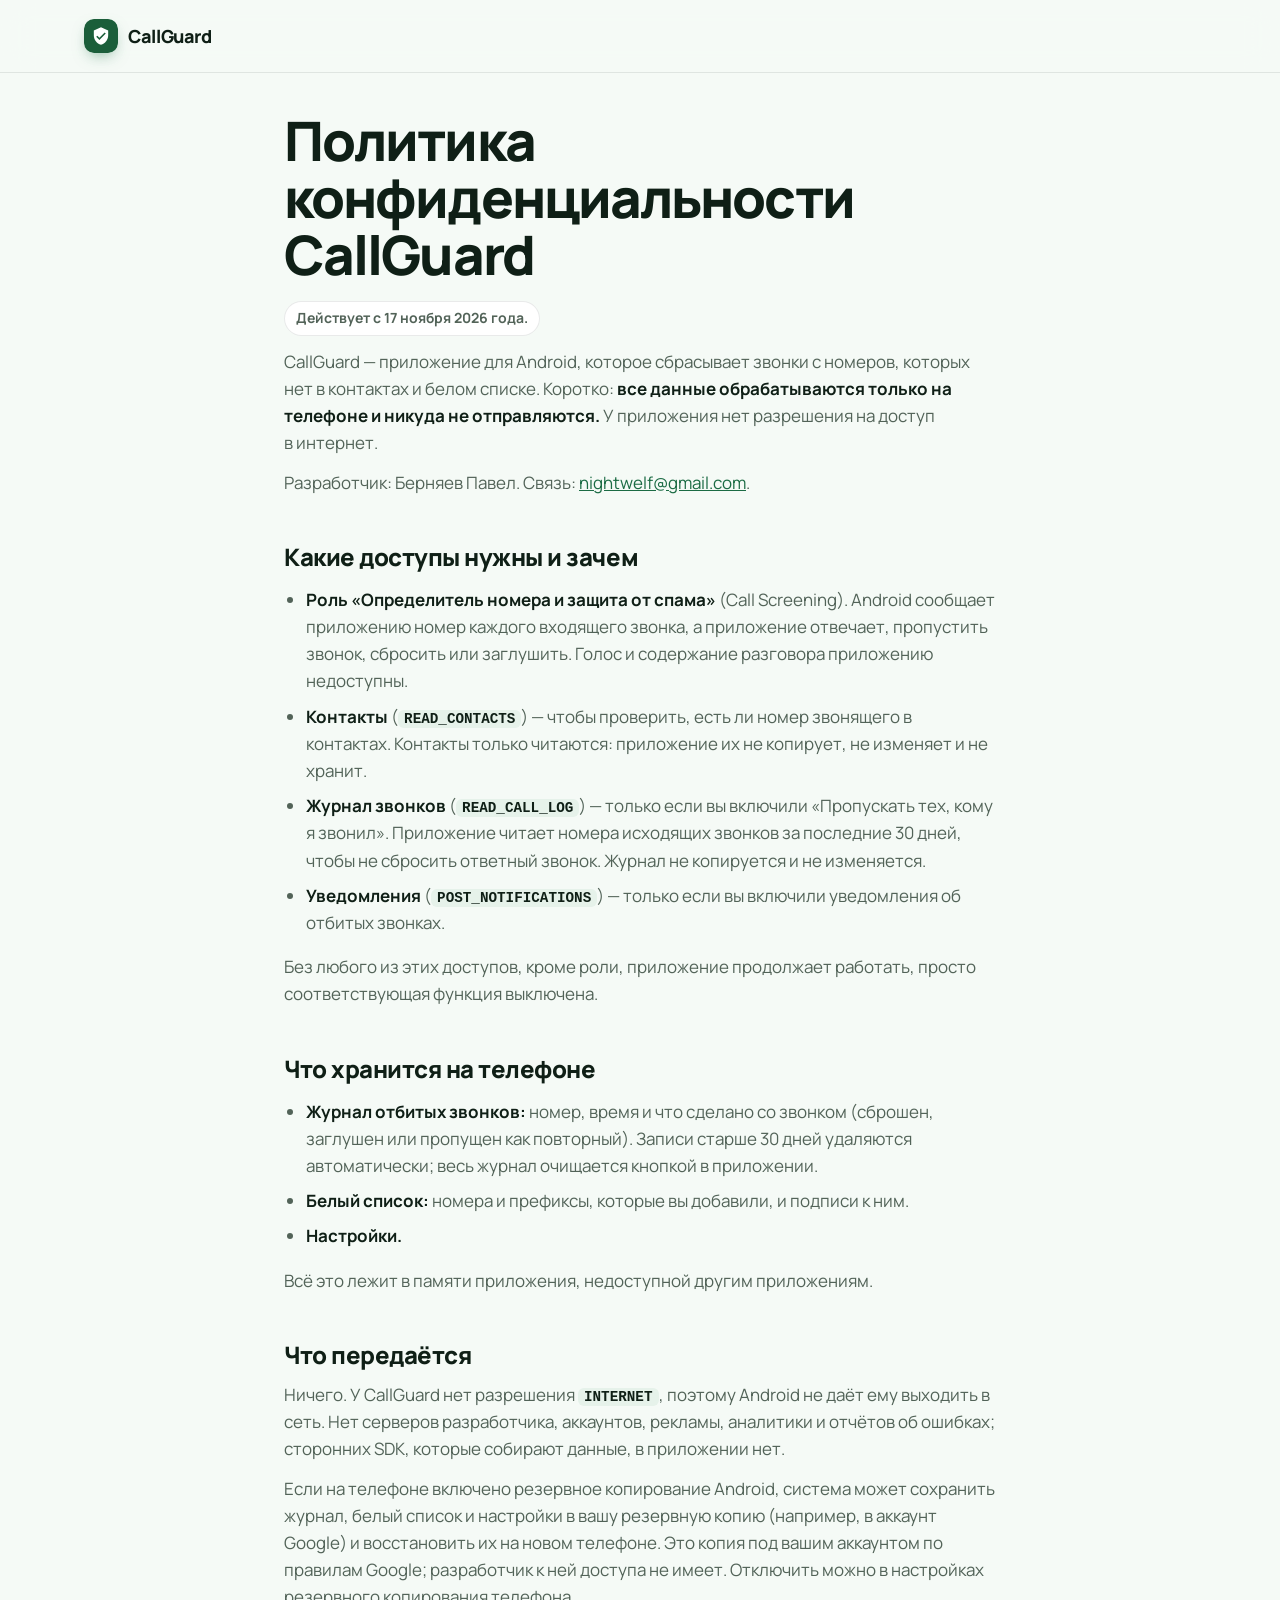
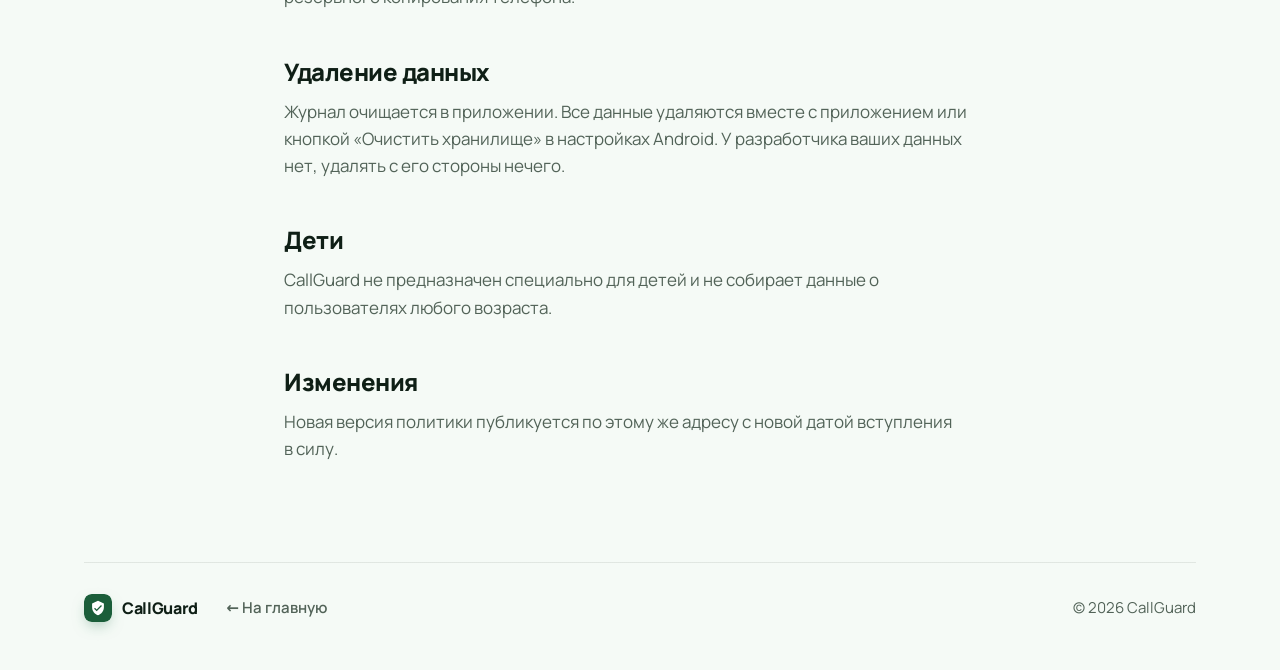
==== privacy.html @ 75a323c2 "Лендинг и политика конфиденциальности CallGuard" ====
<!doctype html>
<html lang="ru">
<head>
  <meta charset="utf-8">
  <meta name="viewport" content="width=device-width, initial-scale=1">
  <title>Политика конфиденциальности — CallGuard</title>
  <meta name="description" content="Как CallGuard обращается с данными: контакты, номера и журнал звонков обрабатываются только на телефоне и никуда не отправляются.">
  <meta name="theme-color" content="#1b6b44">
  <link rel="icon" href="assets/favicon.svg" type="image/svg+xml">
  <link rel="apple-touch-icon" href="assets/apple-touch-icon.png">
  <link rel="stylesheet" href="assets/style.css">
</head>
<body>
<header class="header is-scrolled">
  <div class="wrap">
    <a class="brand" href="./"><img src="assets/favicon.svg" alt="" width="34" height="34"><span>CallGuard</span></a>
  </div>
</header>
<!-- The policy itself: edit it here, this page is its only copy. -->
<main class="wrap doc">
<h1>Политика конфиденциальности CallGuard</h1>
<p>Действует с 17 ноября 2026 года.</p>
<p>CallGuard&nbsp;— приложение для Android, которое сбрасывает звонки с номеров, которых нет в контактах и белом списке. Коротко: <strong>все данные обрабатываются только на телефоне и никуда не отправляются.</strong> У приложения нет разрешения на доступ в интернет.</p>
<p>Разработчик: Берняев Павел. Связь: <a href="mailto:nightwelf@gmail.com">nightwelf@gmail.com</a>.</p>

<h2>Какие доступы нужны и зачем</h2>
<ul>
<li><strong>Роль «Определитель номера и защита от спама»</strong> (Call Screening). Android сообщает приложению номер каждого входящего звонка, а приложение отвечает, пропустить звонок, сбросить или заглушить. Голос и содержание разговора приложению недоступны.</li>
<li><strong>Контакты</strong> (<code>READ_CONTACTS</code>)&nbsp;— чтобы проверить, есть ли номер звонящего в контактах. Контакты только читаются: приложение их не копирует, не изменяет и не хранит.</li>
<li><strong>Журнал звонков</strong> (<code>READ_CALL_LOG</code>)&nbsp;— только если вы включили «Пропускать тех, кому я звонил». Приложение читает номера исходящих звонков за последние 30 дней, чтобы не сбросить ответный звонок. Журнал не копируется и не изменяется.</li>
<li><strong>Уведомления</strong> (<code>POST_NOTIFICATIONS</code>)&nbsp;— только если вы включили уведомления об отбитых звонках.</li>
</ul>
<p>Без любого из этих доступов, кроме роли, приложение продолжает работать, просто соответствующая функция выключена.</p>

<h2>Что хранится на телефоне</h2>
<ul>
<li><strong>Журнал отбитых звонков:</strong> номер, время и что сделано со звонком (сброшен, заглушен или пропущен как повторный). Записи старше 30 дней удаляются автоматически; весь журнал очищается кнопкой в приложении.</li>
<li><strong>Белый список:</strong> номера и префиксы, которые вы добавили, и подписи к ним.</li>
<li><strong>Настройки.</strong></li>
</ul>
<p>Всё это лежит в памяти приложения, недоступной другим приложениям.</p>

<h2>Что передаётся</h2>
<p>Ничего. У CallGuard нет разрешения <code>INTERNET</code>, поэтому Android не даёт ему выходить в сеть. Нет серверов разработчика, аккаунтов, рекламы, аналитики и отчётов об ошибках; сторонних SDK, которые собирают данные, в приложении нет.</p>
<p>Если на телефоне включено резервное копирование Android, система может сохранить журнал, белый список и настройки в вашу резервную копию (например, в аккаунт Google) и восстановить их на новом телефоне. Это копия под вашим аккаунтом по правилам Google; разработчик к ней доступа не имеет. Отключить можно в настройках резервного копирования телефона.</p>

<h2>Удаление данных</h2>
<p>Журнал очищается в приложении. Все данные удаляются вместе с приложением или кнопкой «Очистить хранилище» в настройках Android. У разработчика ваших данных нет, удалять с его стороны нечего.</p>

<h2>Дети</h2>
<p>CallGuard не предназначен специально для детей и не собирает данные о пользователях любого возраста.</p>

<h2>Изменения</h2>
<p>Новая версия политики публикуется по этому же адресу с новой датой вступления в силу.</p>
</main>

<footer class="footer">
  <div class="wrap">
    <a class="brand" href="./"><img src="assets/favicon.svg" alt="" width="28" height="28"><span>CallGuard</span></a>
    <a href="./">← На главную</a>
    <span class="copy">© 2026 CallGuard</span>
  </div>
</footer>
</body>
</html>
---- assets/style.css ----
/* CallGuard — site styles. Fonts are self-hosted: a privacy site does
   not hand visitors' IPs to a font CDN. */

@font-face {
  font-family: "Manrope";
  src: url("fonts/manrope-cyrillic.woff2") format("woff2");
  font-weight: 400 800;
  font-display: swap;
  unicode-range: U+0301, U+0400-045F, U+0490-0491, U+04B0-04B1, U+2116;
}
@font-face {
  font-family: "Manrope";
  src: url("fonts/manrope-latin.woff2") format("woff2");
  font-weight: 400 800;
  font-display: swap;
  unicode-range: U+0000-00FF, U+0131, U+0152-0153, U+02BB-02BC, U+02C6, U+02DA,
    U+02DC, U+0304, U+0308, U+0329, U+2000-206F, U+20AC, U+2122, U+2191, U+2193,
    U+2212, U+2215, U+FEFF, U+FFFD;
}
@font-face {
  font-family: "Playfair Display";
  font-style: italic;
  src: url("fonts/playfair-display-cyrillic.woff2") format("woff2");
  font-weight: 500 700;
  font-display: swap;
  unicode-range: U+0301, U+0400-045F, U+0490-0491, U+04B0-04B1, U+2116;
}
@font-face {
  font-family: "Playfair Display";
  font-style: italic;
  src: url("fonts/playfair-display-latin.woff2") format("woff2");
  font-weight: 500 700;
  font-display: swap;
  unicode-range: U+0000-00FF, U+0131, U+0152-0153, U+02BB-02BC, U+02C6, U+02DA,
    U+02DC, U+0304, U+0308, U+0329, U+2000-206F, U+20AC, U+2122, U+2191, U+2193,
    U+2212, U+2215, U+FEFF, U+FFFD;
}

:root {
  --accent: #1b6b44;
  --accent-2: #2f8f5b;
  --accent-3: #6cc08b;
  --sun: #ffb02e;
  --grad: linear-gradient(115deg, var(--accent) 0%, var(--accent-2) 52%, var(--accent-3) 100%);

  --bg: #f5faf6;
  --bg-soft: #e6f2ea;
  --surface: #ffffff;
  --text: #0f1f16;
  --muted: #526358;
  --line: rgba(15, 31, 22, 0.09);
  --shadow: 0 1px 2px rgba(15, 31, 22, 0.04), 0 24px 48px -24px rgba(20, 90, 55, 0.28);
  --btn-bg: #0f1f16;
  --btn-text: #ffffff;

  --radius: 28px;
  --wrap: 1160px;
  --gutter: 24px;
  --ease: cubic-bezier(0.2, 0.7, 0.2, 1);

  color-scheme: light;
}

@media (prefers-color-scheme: dark) {
  :root {
    --bg: #08130d;
    --bg-soft: #0d1c14;
    --surface: #12241a;
    --text: #eef7f1;
    --muted: #9db5a6;
    --line: rgba(255, 255, 255, 0.09);
    --shadow: 0 1px 2px rgba(0, 0, 0, 0.3), 0 24px 48px -24px rgba(0, 0, 0, 0.7);
    --btn-bg: #ffffff;
    --btn-text: #0f1f16;
    color-scheme: dark;
  }
}

*,
*::before,
*::after {
  box-sizing: border-box;
}

html {
  scroll-behavior: smooth;
  scroll-padding-top: 88px;
  -webkit-text-size-adjust: 100%;
}

body {
  margin: 0;
  background: var(--bg);
  color: var(--text);
  font: 400 17px/1.6 "Manrope", system-ui, -apple-system, "Segoe UI", Roboto, sans-serif;
  -webkit-font-smoothing: antialiased;
  overflow-x: hidden;
}

img,
svg {
  display: block;
  max-width: 100%;
}

a {
  color: inherit;
}

:focus-visible {
  outline: 3px solid var(--accent);
  outline-offset: 3px;
  border-radius: 8px;
}

h1,
h2,
h3 {
  margin: 0;
  font-weight: 800;
  letter-spacing: -0.035em;
  line-height: 1.05;
  text-wrap: balance;
}

p {
  margin: 0;
  text-wrap: pretty;
}

em {
  font-family: "Playfair Display", Georgia, serif;
  font-style: italic;
  font-weight: 600;
  letter-spacing: -0.01em;
  background: var(--grad);
  -webkit-background-clip: text;
  background-clip: text;
  color: transparent;
  padding: 0 0.04em;
}

.wrap {
  width: 100%;
  max-width: var(--wrap);
  margin: 0 auto;
  padding: 0 var(--gutter);
}

.ic {
  width: 24px;
  height: 24px;
  fill: currentColor;
  flex: none;
}

.sprite {
  position: absolute;
  width: 0;
  height: 0;
  overflow: hidden;
}

.skip {
  position: absolute;
  left: -999px;
  top: 8px;
  z-index: 100;
  padding: 10px 16px;
  border-radius: 12px;
  background: var(--btn-bg);
  color: var(--btn-text);
}
.skip:focus {
  left: 8px;
}

/* ---------- Header ---------- */

.header {
  position: sticky;
  top: 0;
  z-index: 50;
  transition: background-color 0.3s, box-shadow 0.3s;
}
.header.is-scrolled {
  background: color-mix(in srgb, var(--bg) 78%, transparent);
  -webkit-backdrop-filter: saturate(160%) blur(16px);
  backdrop-filter: saturate(160%) blur(16px);
  box-shadow: 0 1px 0 var(--line);
}
.header .wrap {
  display: flex;
  align-items: center;
  gap: 24px;
  height: 72px;
}

.brand {
  display: inline-flex;
  align-items: center;
  gap: 10px;
  font-weight: 800;
  font-size: 18px;
  letter-spacing: -0.02em;
  text-decoration: none;
}
.brand img {
  width: 34px;
  height: 34px;
  border-radius: 10px;
  box-shadow: 0 6px 16px -6px rgba(27, 107, 68, 0.6);
}

.nav {
  display: flex;
  gap: 28px;
  margin-left: auto;
}
.nav a {
  color: var(--muted);
  font-size: 15px;
  font-weight: 600;
  text-decoration: none;
  transition: color 0.2s;
}
.nav a:hover {
  color: var(--text);
}

/* ---------- Hero ---------- */

.hero {
  position: relative;
  padding: 40px 0 24px;
  isolation: isolate;
}

.aurora {
  position: absolute;
  inset: -120px 0 0;
  z-index: -1;
  overflow: hidden;
  pointer-events: none;
}
.aurora span {
  position: absolute;
  border-radius: 50%;
  filter: blur(70px);
  opacity: 0.55;
  animation: drift 22s var(--ease) infinite alternate;
}
.aurora span:nth-child(1) {
  width: 520px;
  height: 520px;
  left: -140px;
  top: 40px;
  background: #a6e3bf;
}
.aurora span:nth-child(2) {
  width: 460px;
  height: 460px;
  right: -80px;
  top: -40px;
  background: #d4efdc;
  animation-delay: -7s;
}
.aurora span:nth-child(3) {
  width: 420px;
  height: 420px;
  left: 45%;
  top: 360px;
  background: #8fd4ae;
  animation-delay: -14s;
}
@media (prefers-color-scheme: dark) {
  .aurora span {
    opacity: 0.28;
  }
}
@keyframes drift {
  to {
    transform: translate(60px, 40px) scale(1.15);
  }
}

.hero .wrap {
  display: grid;
  grid-template-columns: 1.05fr 1fr;
  align-items: center;
  gap: 48px;
}

.eyebrow {
  display: inline-flex;
  align-items: center;
  gap: 8px;
  padding: 7px 14px 7px 8px;
  border-radius: 999px;
  background: var(--surface);
  box-shadow: inset 0 0 0 1px var(--line), var(--shadow);
  font-size: 14px;
  font-weight: 700;
  color: var(--muted);
}
.eyebrow i {
  display: grid;
  place-items: center;
  width: 24px;
  height: 24px;
  border-radius: 50%;
  background: var(--grad);
  color: #fff;
}
.eyebrow .ic {
  width: 14px;
  height: 14px;
}

.hero h1 {
  margin: 22px 0 22px;
  font-size: clamp(2.6rem, 1.4rem + 3.8vw, 4.4rem);
  line-height: 1.02;
}
.lead {
  max-width: 34em;
  font-size: clamp(1.05rem, 0.98rem + 0.35vw, 1.22rem);
  color: var(--muted);
}

.stores {
  display: flex;
  flex-wrap: wrap;
  gap: 12px;
  margin-top: 34px;
}
.store {
  display: inline-flex;
  align-items: center;
  gap: 12px;
  min-width: 190px;
  padding: 12px 22px 12px 16px;
  border-radius: 18px;
  background: var(--btn-bg);
  color: var(--btn-text);
  text-decoration: none;
  line-height: 1.15;
  box-shadow: 0 18px 32px -18px rgba(15, 31, 22, 0.7);
  transition: transform 0.25s var(--ease), box-shadow 0.25s;
}
.store:hover {
  transform: translateY(-2px);
}
.store small {
  display: block;
  font-size: 12px;
  font-weight: 600;
  opacity: 0.7;
}
.store b {
  font-size: 18px;
  font-weight: 800;
  letter-spacing: -0.01em;
}
.store .ic {
  width: 28px;
  height: 28px;
}
.store[aria-disabled="true"] {
  cursor: default;
}

.facts {
  display: flex;
  flex-wrap: wrap;
  gap: 8px 22px;
  margin: 26px 0 0;
  padding: 0;
  list-style: none;
  color: var(--muted);
  font-size: 15px;
  font-weight: 600;
}
.facts li {
  display: inline-flex;
  align-items: center;
  gap: 7px;
}
.facts .ic {
  width: 18px;
  height: 18px;
  color: var(--accent);
}

/* Hero visual: phone with the real home screen and two call notifications. */

.visual {
  position: relative;
  display: grid;
  place-items: center;
  min-height: 680px;
  perspective: 1400px;
}

.phone {
  position: relative;
  z-index: 2;
  width: 300px;
  height: 624px;
  padding: 11px;
  border-radius: 52px;
  background: linear-gradient(145deg, #1f3328, #07110b 60%);
  box-shadow:
    inset 0 0 0 1.5px rgba(255, 255, 255, 0.14),
    0 60px 90px -40px rgba(10, 60, 35, 0.55),
    0 30px 50px -30px rgba(0, 0, 0, 0.5);
}
.screen {
  position: relative;
  height: 100%;
  border-radius: 42px;
  overflow: hidden;
  background: #07110b;
}
.notif {
  position: absolute;
  z-index: 3;
  top: 150px;
  left: -40px;
  display: flex;
  gap: 12px;
  width: 290px;
  padding: 14px 16px;
  border-radius: 22px;
  background: color-mix(in srgb, var(--surface) 82%, transparent);
  -webkit-backdrop-filter: blur(18px) saturate(160%);
  backdrop-filter: blur(18px) saturate(160%);
  box-shadow: inset 0 0 0 1px var(--line), 0 24px 40px -20px rgba(10, 50, 30, 0.45);
  font-size: 14px;
  line-height: 1.35;
  animation: float 7s ease-in-out infinite;
}
.notif img {
  width: 38px;
  height: 38px;
  border-radius: 11px;
}
.notif p {
  color: var(--muted);
}
.notif p:first-child {
  display: flex;
  justify-content: space-between;
  font-size: 12px;
  font-weight: 700;
}
.notif strong {
  display: block;
  color: var(--text);
  font-weight: 800;
}

@keyframes float {
  50% {
    translate: 0 -12px;
  }
}

.screen img {
  width: 100%;
  height: 100%;
  object-fit: cover;
}
.notif.n2 {
  top: auto;
  bottom: 70px;
  left: auto;
  right: -36px;
  animation-delay: -3.5s;
}
.tile.good {
  background: color-mix(in srgb, var(--accent) 12%, var(--surface));
  color: var(--text);
}
.track b {
  position: absolute;
  top: 50%;
  left: 50%;
  display: grid;
  place-items: center;
  width: 34px;
  height: 34px;
  border-radius: 50%;
  background: #e5484d;
  color: #fff;
  font-weight: 800;
  translate: -50% -50%;
}

/* ---------- Sections ---------- */

.section {
  padding: 110px 0;
}
.head {
  max-width: 760px;
  margin-bottom: 56px;
}
.kicker {
  display: inline-block;
  margin-bottom: 16px;
  color: var(--accent);
  font-size: 14px;
  font-weight: 800;
  letter-spacing: 0.12em;
  text-transform: uppercase;
}
.head h2 {
  font-size: clamp(2.1rem, 1.3rem + 2.8vw, 3.5rem);
}
.head p {
  margin-top: 18px;
  color: var(--muted);
  font-size: 1.12rem;
}

.card {
  position: relative;
  padding: 30px;
  border-radius: var(--radius);
  background: var(--surface);
  box-shadow: inset 0 0 0 1px var(--line), var(--shadow);
  transition: transform 0.35s var(--ease), box-shadow 0.35s;
}
.card h3 {
  font-size: 1.3rem;
  letter-spacing: -0.02em;
  line-height: 1.2;
}
.card p {
  margin-top: 10px;
  color: var(--muted);
}

/* Steps */

.steps {
  display: grid;
  grid-template-columns: repeat(3, 1fr);
  gap: 20px;
  counter-reset: step;
}
.step {
  padding-top: 34px;
}
.step::before {
  counter-increment: step;
  content: "0" counter(step);
  display: block;
  margin-bottom: 26px;
  font: italic 600 64px/1 "Playfair Display", Georgia, serif;
  background: var(--grad);
  -webkit-background-clip: text;
  background-clip: text;
  color: transparent;
}
.step .ic {
  position: absolute;
  top: 34px;
  right: 30px;
  width: 30px;
  height: 30px;
  color: var(--line);
  color: color-mix(in srgb, var(--accent) 30%, transparent);
}

/* Features bento */

.bento {
  display: grid;
  grid-template-columns: repeat(3, 1fr);
  gap: 20px;
}
.bento .card:hover {
  transform: translateY(-4px);
}
.badge {
  display: grid;
  place-items: center;
  width: 52px;
  height: 52px;
  margin-bottom: 22px;
  border-radius: 16px;
  color: #fff;
  background: linear-gradient(135deg, var(--c1, var(--accent)), var(--c2, var(--accent-2)));
  box-shadow: 0 12px 24px -12px var(--c1, var(--accent));
}
.wide {
  grid-column: span 2;
  display: grid;
  grid-template-columns: 1fr 1.15fr;
  gap: 28px;
  align-items: center;
  overflow: hidden;
}

.tiles {
  display: grid;
  grid-template-columns: repeat(4, 1fr);
  gap: 10px;
}
.tile {
  position: relative;
  aspect-ratio: 1;
  border-radius: 14px;
  overflow: hidden;
  background: var(--bg-soft);
  transition:
    filter 0.6s var(--ease) var(--d, 0s),
    opacity 0.6s var(--ease) var(--d, 0s),
    transform 0.6s var(--ease) var(--d, 0s);
}
.tile svg {
  width: 100%;
  height: 100%;
}
.tile.bad,
.tile.good {
  display: grid;
  place-items: center;
  align-content: center;
  gap: 4px;
  color: var(--muted);
  font-size: 11px;
  font-weight: 700;
  text-align: center;
  box-shadow: inset 0 0 0 1px var(--line);
}
.tile.bad svg,
.tile.good svg {
  width: 26px;
  height: 26px;
}
.tile::after {
  position: absolute;
  top: 6px;
  right: 6px;
  display: grid;
  place-items: center;
  width: 20px;
  height: 20px;
  border-radius: 50%;
  font-size: 12px;
  font-weight: 800;
  line-height: 1;
  color: #fff;
  opacity: 0;
  transform: scale(0.4);
  transition: opacity 0.4s var(--ease) var(--d, 0s), transform 0.4s var(--ease) var(--d, 0s);
}
.tile.good::after {
  content: "✓";
  background: #22b573;
}
.tile.bad::after {
  content: "✕";
  background: #e5484d;
}
.is-in .tile::after {
  opacity: 1;
  transform: none;
}
.is-in .tile.bad {
  filter: grayscale(1);
  opacity: 0.4;
  transform: scale(0.9);
}

/* Privacy */

.privacy {
  padding: 40px 0;
}
.island {
  position: relative;
  overflow: hidden;
  padding: 80px 64px;
  border-radius: 44px;
  background: #0b1d13;
  color: #eef7f1;
  isolation: isolate;
  box-shadow: inset 0 0 0 1px rgba(255, 255, 255, 0.06);
}
.island::before,
.island::after {
  content: "";
  position: absolute;
  z-index: -1;
  border-radius: 50%;
  filter: blur(80px);
}
.island::before {
  width: 520px;
  height: 520px;
  right: -160px;
  top: -200px;
  background: rgba(27, 107, 68, 0.55);
}
.island::after {
  width: 420px;
  height: 420px;
  left: -140px;
  bottom: -220px;
  background: rgba(108, 192, 139, 0.4);
}
.island .kicker {
  color: #a6e3bf;
}
.island .head p,
.island .muted {
  color: #a9c4b3;
}

.privacy-grid {
  display: grid;
  grid-template-columns: 1fr 1.2fr;
  gap: 48px;
  align-items: start;
}
.checks {
  display: grid;
  gap: 16px;
  margin: 0;
  padding: 0;
  list-style: none;
  font-weight: 600;
}
.checks li {
  display: flex;
  gap: 14px;
  align-items: flex-start;
}
.checks .ic {
  width: 26px;
  height: 26px;
  padding: 4px;
  border-radius: 50%;
  background: rgba(143, 224, 179, 0.16);
  color: #a6ecc4;
}

.flow {
  display: grid;
  grid-template-columns: 1fr 120px 1fr;
  align-items: center;
  gap: 0;
}
.node {
  padding: 22px;
  border-radius: 24px;
  background: rgba(255, 255, 255, 0.05);
  box-shadow: inset 0 0 0 1px rgba(255, 255, 255, 0.1);
}
.node-title {
  display: flex;
  align-items: center;
  gap: 8px;
  margin-bottom: 12px;
  font-weight: 800;
}
.node-title .ic {
  width: 20px;
  height: 20px;
  color: #a6ecc4;
}
.node ul {
  display: grid;
  gap: 8px;
  margin: 0;
  padding: 0;
  list-style: none;
  font-size: 14px;
  color: #d3e6da;
}
.node li {
  padding: 8px 12px;
  border-radius: 12px;
  background: rgba(255, 255, 255, 0.06);
}
.node p {
  font-size: 14px;
  color: #a9c4b3;
}
.node-note {
  display: flex;
  align-items: center;
  gap: 6px;
  margin-top: 12px;
  font-size: 13px;
  font-weight: 700;
  color: #8ee6b7;
}
.node-note .ic {
  width: 16px;
  height: 16px;
}

.track {
  position: relative;
  height: 44px;
  margin: 0 -1px;
}
.track::before {
  content: "";
  position: absolute;
  left: 0;
  right: 0;
  top: 50%;
  height: 2px;
  background: repeating-linear-gradient(90deg, rgba(255, 255, 255, 0.35) 0 6px, transparent 6px 12px);
}
.flow-foot {
  margin-top: 26px;
  font-size: 15px;
}
.more {
  display: inline-flex;
  align-items: center;
  gap: 6px;
  margin-top: 18px;
  color: #fff;
  font-weight: 800;
  text-decoration: none;
  border-bottom: 2px solid rgba(255, 255, 255, 0.3);
  transition: border-color 0.2s;
}
.more:hover {
  border-color: #fff;
}
.more .ic {
  width: 18px;
  height: 18px;
}

/* FAQ */

.faq {
  display: grid;
  grid-template-columns: 1fr 1.6fr;
  gap: 56px;
  align-items: start;
}
.faq .head {
  position: sticky;
  top: 100px;
  margin: 0;
}
.qa {
  display: grid;
  gap: 12px;
}
details {
  border-radius: 22px;
  background: var(--surface);
  box-shadow: inset 0 0 0 1px var(--line);
  transition: box-shadow 0.3s;
}
details[open] {
  box-shadow: inset 0 0 0 1px var(--line), var(--shadow);
}
summary {
  display: flex;
  align-items: center;
  justify-content: space-between;
  gap: 16px;
  padding: 22px 24px;
  font-size: 1.08rem;
  font-weight: 700;
  cursor: pointer;
  list-style: none;
}
summary::-webkit-details-marker {
  display: none;
}
summary::after {
  content: "";
  flex: none;
  width: 28px;
  height: 28px;
  border-radius: 50%;
  background:
    linear-gradient(currentColor, currentColor) center / 12px 2px no-repeat,
    linear-gradient(currentColor, currentColor) center / 2px 12px no-repeat,
    var(--bg-soft);
  transition: transform 0.3s var(--ease);
}
details[open] summary::after {
  transform: rotate(45deg);
}
details p {
  padding: 0 24px 22px;
  color: var(--muted);
}

/* Beta request */

.beta {
  display: grid;
  grid-template-columns: 1fr 1.2fr;
  gap: 56px;
  align-items: center;
}
.beta .head {
  margin: 0;
}
.beta-form {
  display: grid;
  gap: 18px;
  padding: 36px;
}
.beta-form label > span {
  display: block;
  margin-bottom: 8px;
  font-size: 15px;
  font-weight: 700;
}
.beta-form small {
  margin-left: 6px;
  color: var(--muted);
  font-weight: 500;
}
.beta-form input,
.beta-form textarea {
  width: 100%;
  padding: 14px 16px;
  border: 0;
  border-radius: 16px;
  background: var(--bg-soft);
  box-shadow: inset 0 0 0 1px var(--line);
  color: var(--text);
  font: inherit;
  resize: none;
  transition: box-shadow 0.2s;
}
.beta-form input::placeholder {
  color: var(--muted);
  opacity: 0.7;
}
.beta-form input:focus,
.beta-form textarea:focus {
  outline: none;
  box-shadow: inset 0 0 0 2px var(--accent);
}
.beta-form .hp {
  position: absolute;
  left: -9999px;
  width: 1px;
}
.beta-form button {
  margin-top: 6px;
  padding: 16px 22px;
  border: 0;
  border-radius: 18px;
  background: var(--grad);
  color: #fff;
  font: inherit;
  font-size: 17px;
  font-weight: 800;
  cursor: pointer;
  box-shadow: 0 18px 32px -18px rgba(27, 107, 68, 0.8);
  transition: transform 0.25s var(--ease);
}
.beta-form button:hover {
  transform: translateY(-2px);
}
.beta-form button:disabled {
  opacity: 0.6;
  cursor: progress;
  transform: none;
}
.beta-status {
  color: var(--muted);
  font-weight: 600;
  text-align: center;
}
.beta-status:empty {
  display: none;
}

/* Final call */

.final {
  padding: 40px 0 110px;
}
.final .island {
  display: grid;
  justify-items: center;
  text-align: center;
  background: var(--grad);
  padding: 90px 32px;
}
.final .island::before {
  background: rgba(255, 255, 255, 0.25);
}
.final .island::after {
  background: rgba(255, 255, 255, 0.16);
}
.final img {
  width: 96px;
  height: 96px;
  border-radius: 28px;
  box-shadow: 0 24px 40px -16px rgba(5, 40, 20, 0.6), inset 0 0 0 1px rgba(255, 255, 255, 0.3);
  animation: float 7s ease-in-out infinite;
}
.final h2 {
  margin-top: 30px;
  font-size: clamp(2.1rem, 1.3rem + 2.8vw, 3.5rem);
  color: #fff;
}
.final h2 em {
  background: none;
  color: #fff;
}
.final p {
  margin-top: 14px;
  color: rgba(255, 255, 255, 0.85);
  font-size: 1.12rem;
}
.final .stores {
  justify-content: center;
}
.final .store {
  background: #fff;
  color: #0f1f16;
}

/* Footer */

.footer {
  padding: 0 0 48px;
  color: var(--muted);
  font-size: 15px;
}
.footer .wrap {
  display: flex;
  flex-wrap: wrap;
  align-items: center;
  gap: 16px 28px;
  padding-top: 32px;
  background: linear-gradient(var(--line), var(--line)) top / calc(100% - 2 * var(--gutter)) 1px no-repeat;
}
.footer .brand {
  color: var(--text);
  font-size: 16px;
}
.footer .brand img {
  width: 28px;
  height: 28px;
  border-radius: 8px;
}
.footer a:not(.brand) {
  text-decoration: none;
  font-weight: 600;
}
.footer a:not(.brand):hover {
  color: var(--text);
}
.footer .copy {
  margin-left: auto;
}

/* Reveal on scroll: only with JS, so the page reads without it. */

.js .reveal {
  opacity: 0;
  transform: translateY(28px);
  transition: opacity 0.9s var(--ease), transform 0.9s var(--ease);
  transition-delay: var(--delay, 0s);
}
.js .reveal.is-in {
  opacity: 1;
  transform: none;
}

/* ---------- Privacy policy page ---------- */

.doc {
  max-width: 760px;
  padding-top: 40px;
  padding-bottom: 100px;
}
.doc h1 {
  font-size: clamp(2.2rem, 1.5rem + 2.6vw, 3.4rem);
  margin-bottom: 18px;
  hyphens: auto;
}
.doc h2 {
  margin: 48px 0 14px;
  font-size: 1.5rem;
  letter-spacing: -0.02em;
}
.doc h3 {
  margin: 28px 0 10px;
  font-size: 1.15rem;
  letter-spacing: -0.01em;
}
.doc p,
.doc li {
  color: var(--muted);
}
.doc p + p {
  margin-top: 12px;
}
.doc strong {
  color: var(--text);
}
.doc ul,
.doc ol {
  padding-left: 1.3em;
}
.doc li + li {
  margin-top: 8px;
}
.doc a {
  color: var(--accent);
  overflow-wrap: anywhere;
}
.doc code {
  font: 600 0.84em/1.4 ui-monospace, "Cascadia Mono", monospace;
  padding: 1px 6px;
  border-radius: 6px;
  background: var(--bg-soft);
  color: var(--text);
  overflow-wrap: anywhere;
}
.doc > p:first-of-type {
  display: inline-block;
  padding: 6px 12px;
  border-radius: 999px;
  background: var(--surface);
  box-shadow: inset 0 0 0 1px var(--line);
  font-size: 14px;
  font-weight: 700;
}

/* Screenshots */

.shots {
  display: grid;
  grid-template-columns: repeat(5, 1fr);
  gap: 20px;
}
.shot {
  margin: 0;
}
.shot .frame {
  padding: 7px;
  border-radius: 34px;
  background: linear-gradient(145deg, #1f3328, #07110b 60%);
  box-shadow:
    inset 0 0 0 1.5px rgba(255, 255, 255, 0.14),
    0 40px 60px -36px rgba(10, 60, 35, 0.5);
}
.shot img {
  display: block;
  width: 100%;
  height: auto;
  border-radius: 27px;
}
.shot figcaption {
  margin-top: 18px;
  color: var(--muted);
  font-size: 0.95rem;
  text-align: center;
}
.shot figcaption b {
  display: block;
  color: var(--text);
  font-size: 1.05rem;
}

/* ---------- Responsive ---------- */

@media (max-width: 980px) {
  .nav {
    display: none;
  }
  .hero .wrap {
    grid-template-columns: 1fr;
    gap: 24px;
  }
  .hero {
    padding-bottom: 40px;
  }
  .steps,
  .privacy-grid,
  .faq,
  .beta {
    grid-template-columns: 1fr;
  }
  .bento {
    grid-template-columns: 1fr 1fr;
  }
  /* Five phones don't fit: swipe them sideways, edge to edge. */
  .shots {
    grid-template-columns: none;
    grid-auto-flow: column;
    grid-auto-columns: 220px;
    margin: 0 calc(-1 * var(--gutter));
    padding: 0 var(--gutter) 28px;
    overflow-x: auto;
    scroll-snap-type: x mandatory;
    scroll-padding: 0 var(--gutter);
    scrollbar-width: thin;
  }
  .shot {
    scroll-snap-align: start;
  }
  .faq .head {
    position: static;
  }
  .island {
    padding: 64px 32px;
  }
}

@media (max-width: 640px) {
  :root {
    --gutter: 16px;
  }
  body {
    font-size: 16px;
  }
  .header .wrap {
    height: 64px;
  }
  .brand span {
    font-size: 16px;
  }
  .visual {
    min-height: 600px;
    margin: 0 -16px;
    overflow: hidden;
  }
  .phone {
    width: 270px;
    height: 562px;
  }
  .notif {
    left: 8px;
    top: 24px;
    width: 250px;
  }
  .notif.n2 {
    top: auto;
    left: auto;
    right: 8px;
    bottom: 24px;
  }
  .notif {
    left: 12px;
    top: 24px;
    width: 250px;
  }
  .section {
    padding: 80px 0;
  }
  .bento {
    grid-template-columns: 1fr;
  }
  .wide {
    grid-column: auto;
    grid-template-columns: 1fr;
  }
  .card,
  .beta-form {
    padding: 24px;
  }
  .island {
    padding: 56px 20px;
    border-radius: 32px;
  }
  .flow {
    grid-template-columns: 1fr;
  }
  .track {
    height: 96px;
    width: 44px;
    margin: -1px auto;
  }
  .track::before {
    left: 50%;
    right: auto;
    top: 0;
    bottom: 0;
    width: 2px;
    height: auto;
    background: repeating-linear-gradient(rgba(255, 255, 255, 0.35) 0 6px, transparent 6px 12px);
  }
  .footer .copy {
    margin-left: 0;
  }
  .store {
    flex: 1 1 180px;
  }
}

@media (prefers-reduced-motion: reduce) {
  html {
    scroll-behavior: auto;
  }
  .aurora span,
  .notif,
  .final img {
    animation: none;
  }
  .js .reveal {
    opacity: 1;
    transform: none;
    transition: none;
  }
}
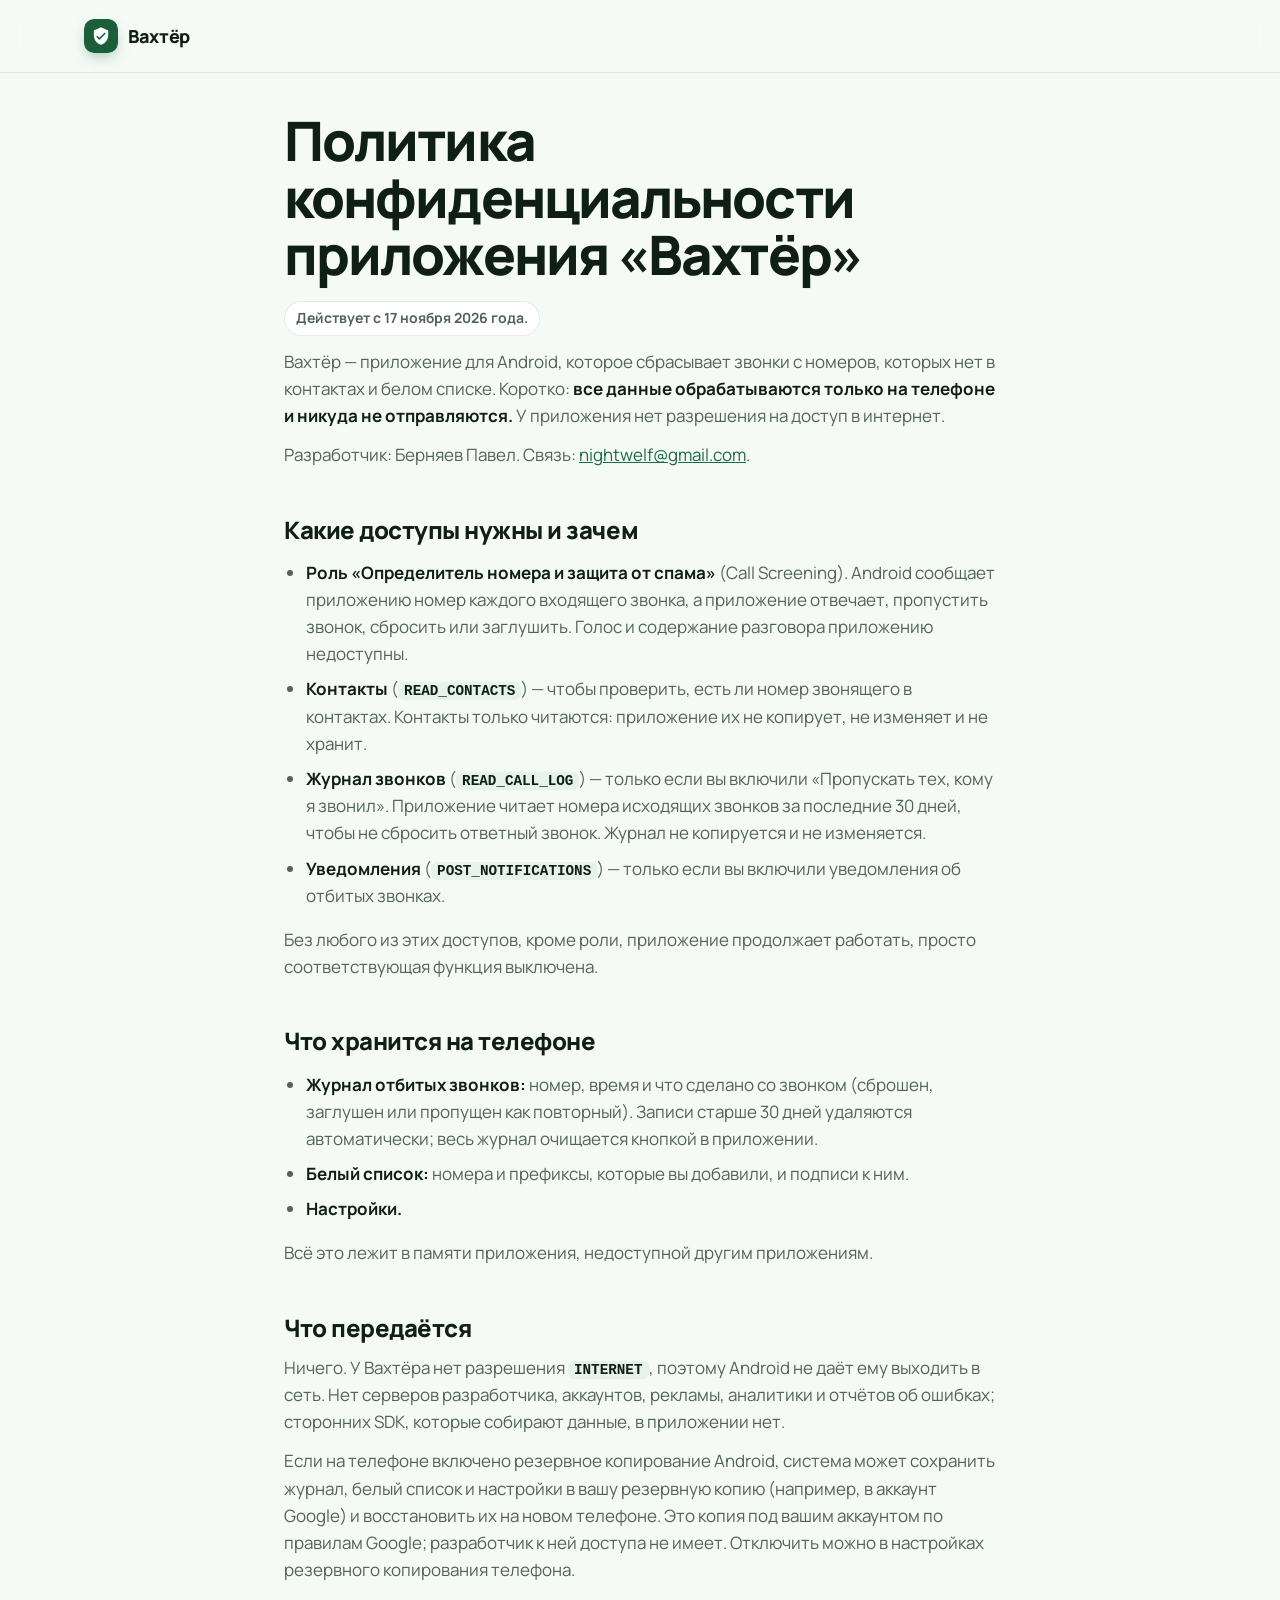
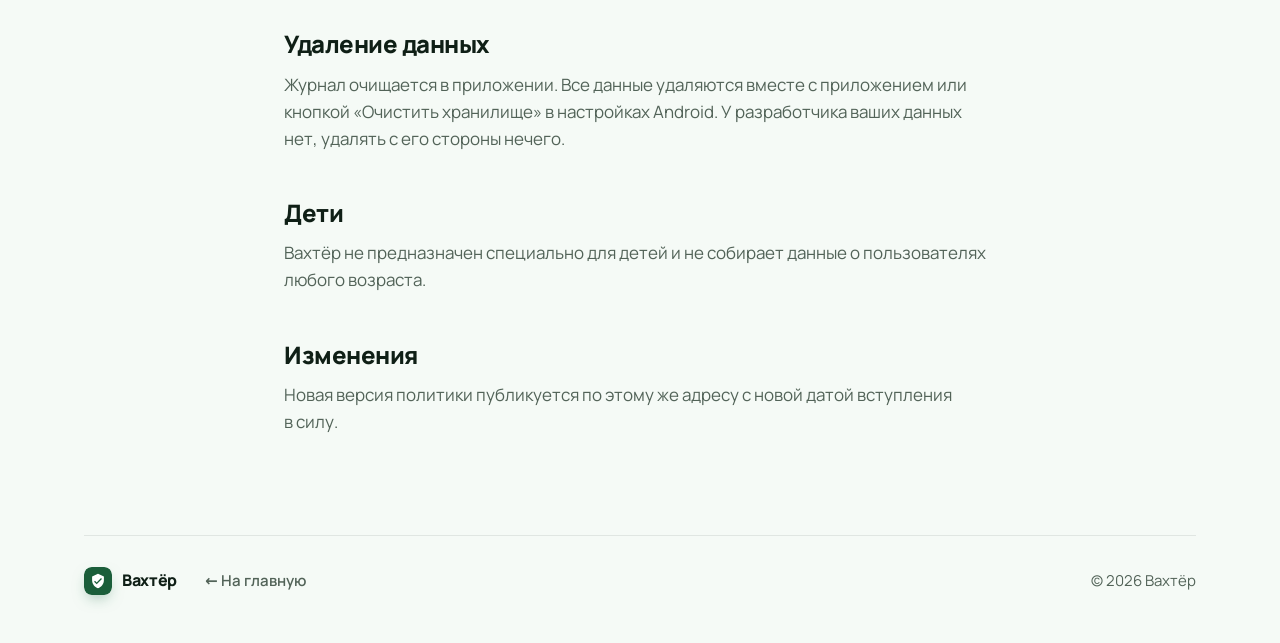
==== commit 509bacc4: "Переименование в Вахтёр Новое название, адрес сайта nightwelf.github.io/vakhter/, тексты с акцентом " ====
--- a/privacy.html
+++ b/privacy.html
@@ -3,8 +3,8 @@
 <head>
   <meta charset="utf-8">
   <meta name="viewport" content="width=device-width, initial-scale=1">
-  <title>Политика конфиденциальности — CallGuard</title>
-  <meta name="description" content="Как CallGuard обращается с данными: контакты, номера и журнал звонков обрабатываются только на телефоне и никуда не отправляются.">
+  <title>Политика конфиденциальности — Вахтёр</title>
+  <meta name="description" content="Как Вахтёр обращается с данными: контакты, номера и журнал звонков обрабатываются только на телефоне и никуда не отправляются.">
   <meta name="theme-color" content="#1b6b44">
   <link rel="icon" href="assets/favicon.svg" type="image/svg+xml">
   <link rel="apple-touch-icon" href="assets/apple-touch-icon.png">
@@ -13,14 +13,14 @@
 <body>
 <header class="header is-scrolled">
   <div class="wrap">
-    <a class="brand" href="./"><img src="assets/favicon.svg" alt="" width="34" height="34"><span>CallGuard</span></a>
+    <a class="brand" href="./"><img src="assets/favicon.svg" alt="" width="34" height="34"><span>Вахтёр</span></a>
   </div>
 </header>
 <!-- The policy itself: edit it here, this page is its only copy. -->
 <main class="wrap doc">
-<h1>Политика конфиденциальности CallGuard</h1>
+<h1>Политика конфиденциальности приложения «Вахтёр»</h1>
 <p>Действует с 17 ноября 2026 года.</p>
-<p>CallGuard&nbsp;— приложение для Android, которое сбрасывает звонки с номеров, которых нет в контактах и белом списке. Коротко: <strong>все данные обрабатываются только на телефоне и никуда не отправляются.</strong> У приложения нет разрешения на доступ в интернет.</p>
+<p>Вахтёр&nbsp;— приложение для Android, которое сбрасывает звонки с номеров, которых нет в контактах и белом списке. Коротко: <strong>все данные обрабатываются только на телефоне и никуда не отправляются.</strong> У приложения нет разрешения на доступ в интернет.</p>
 <p>Разработчик: Берняев Павел. Связь: <a href="mailto:nightwelf@gmail.com">nightwelf@gmail.com</a>.</p>
 
 <h2>Какие доступы нужны и зачем</h2>
@@ -41,14 +41,14 @@
 <p>Всё это лежит в памяти приложения, недоступной другим приложениям.</p>
 
 <h2>Что передаётся</h2>
-<p>Ничего. У CallGuard нет разрешения <code>INTERNET</code>, поэтому Android не даёт ему выходить в сеть. Нет серверов разработчика, аккаунтов, рекламы, аналитики и отчётов об ошибках; сторонних SDK, которые собирают данные, в приложении нет.</p>
+<p>Ничего. У Вахтёра нет разрешения <code>INTERNET</code>, поэтому Android не даёт ему выходить в сеть. Нет серверов разработчика, аккаунтов, рекламы, аналитики и отчётов об ошибках; сторонних SDK, которые собирают данные, в приложении нет.</p>
 <p>Если на телефоне включено резервное копирование Android, система может сохранить журнал, белый список и настройки в вашу резервную копию (например, в аккаунт Google) и восстановить их на новом телефоне. Это копия под вашим аккаунтом по правилам Google; разработчик к ней доступа не имеет. Отключить можно в настройках резервного копирования телефона.</p>
 
 <h2>Удаление данных</h2>
 <p>Журнал очищается в приложении. Все данные удаляются вместе с приложением или кнопкой «Очистить хранилище» в настройках Android. У разработчика ваших данных нет, удалять с его стороны нечего.</p>
 
 <h2>Дети</h2>
-<p>CallGuard не предназначен специально для детей и не собирает данные о пользователях любого возраста.</p>
+<p>Вахтёр не предназначен специально для детей и не собирает данные о пользователях любого возраста.</p>
 
 <h2>Изменения</h2>
 <p>Новая версия политики публикуется по этому же адресу с новой датой вступления в силу.</p>
@@ -56,9 +56,9 @@
 
 <footer class="footer">
   <div class="wrap">
-    <a class="brand" href="./"><img src="assets/favicon.svg" alt="" width="28" height="28"><span>CallGuard</span></a>
+    <a class="brand" href="./"><img src="assets/favicon.svg" alt="" width="28" height="28"><span>Вахтёр</span></a>
     <a href="./">← На главную</a>
-    <span class="copy">© 2026 CallGuard</span>
+    <span class="copy">© 2026 Вахтёр</span>
   </div>
 </footer>
 </body>
--- a/assets/style.css
+++ b/assets/style.css
@@ -1,4 +1,4 @@
-/* CallGuard — site styles. Fonts are self-hosted: a privacy site does
+/* Vakhter — site styles. Fonts are self-hosted: a privacy site does
    not hand visitors' IPs to a font CDN. */
 
 @font-face {
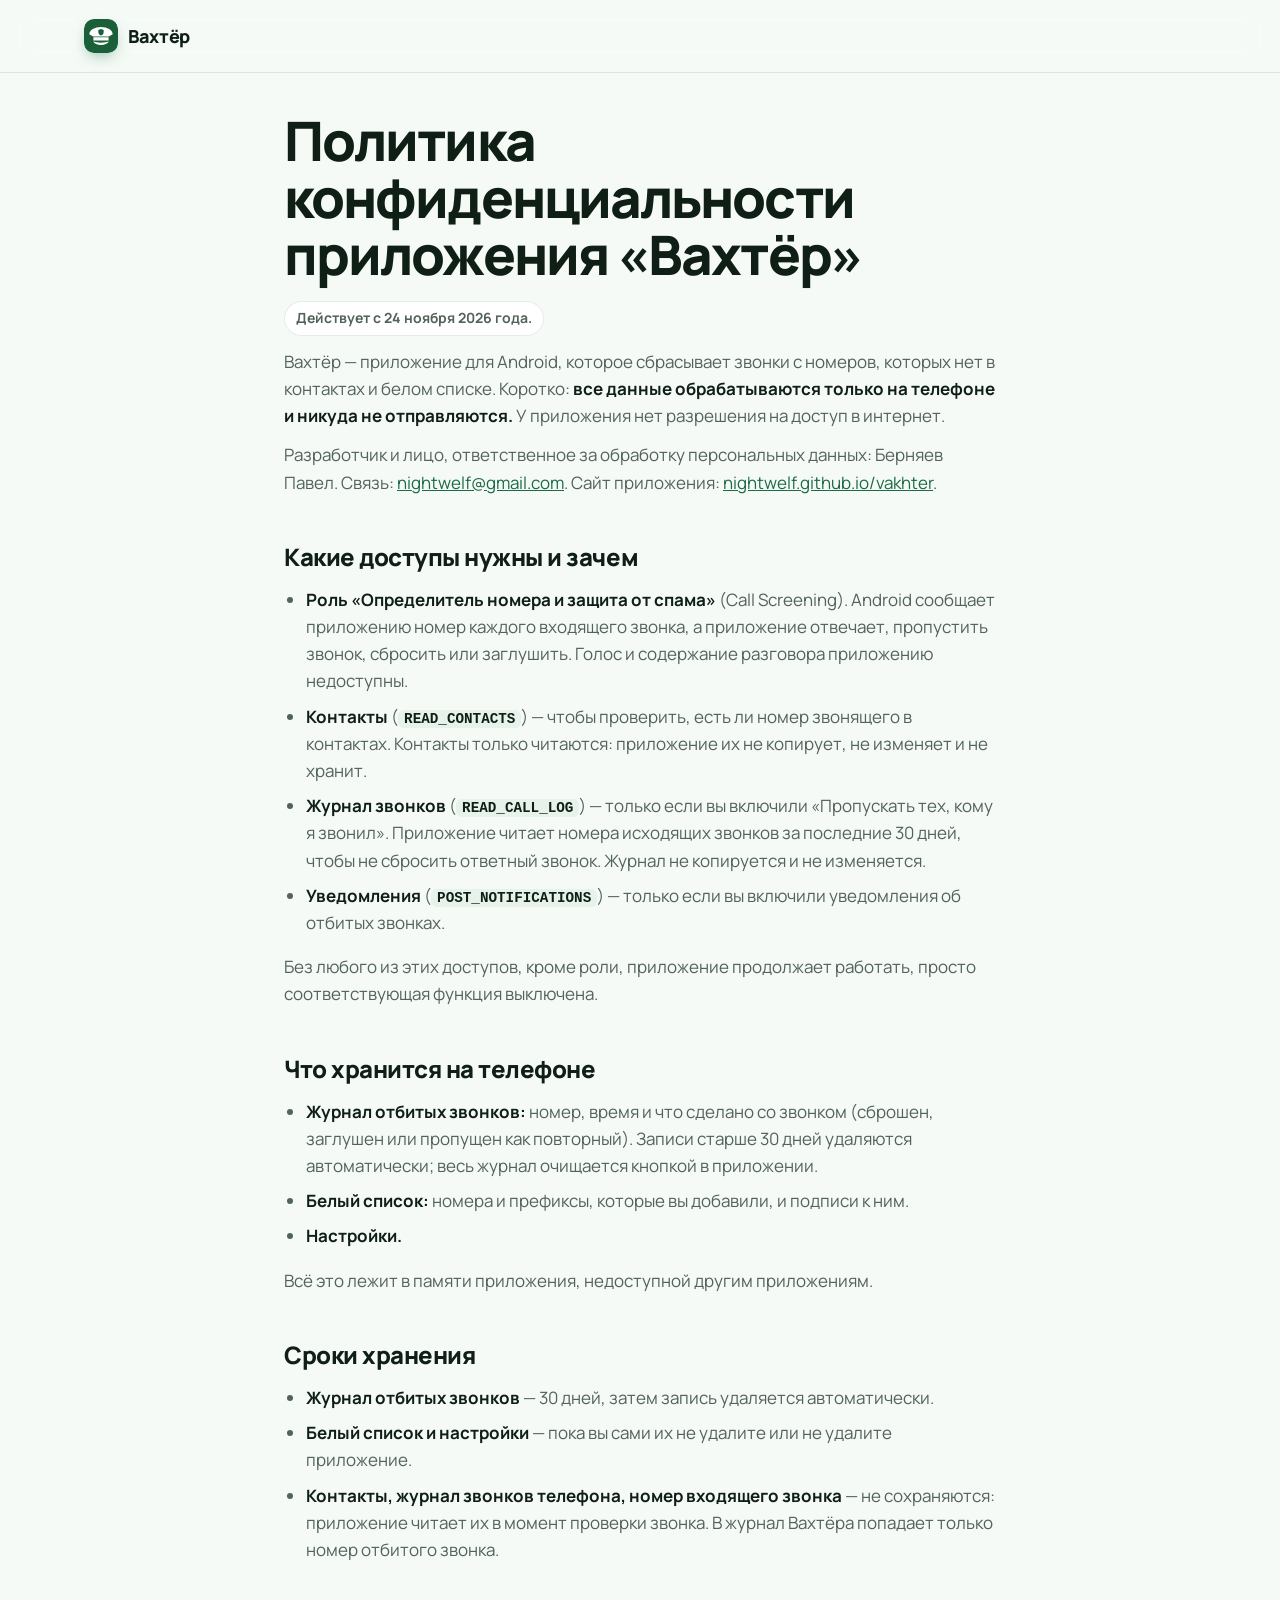
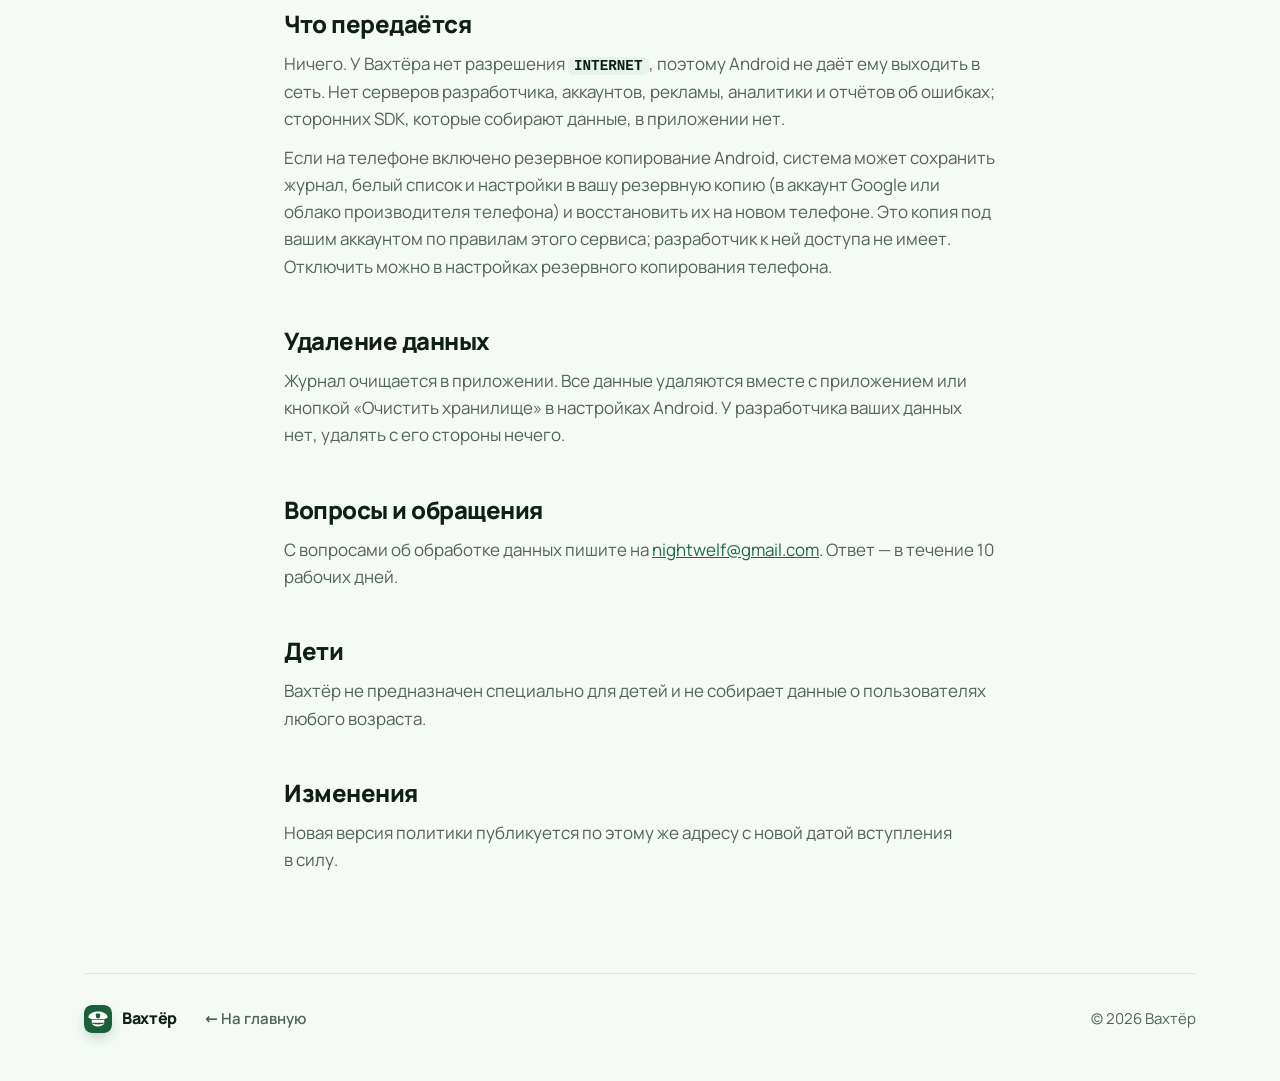
==== commit 877fcc24: "Политика: сроки хранения и ответственный за обработку данных Доработка под п. 5.1 правил модерации R" ====
--- a/privacy.html
+++ b/privacy.html
@@ -19,9 +19,9 @@
 <!-- The policy itself: edit it here, this page is its only copy. -->
 <main class="wrap doc">
 <h1>Политика конфиденциальности приложения «Вахтёр»</h1>
-<p>Действует с 17 ноября 2026 года.</p>
+<p>Действует с 24 ноября 2026 года.</p>
 <p>Вахтёр&nbsp;— приложение для Android, которое сбрасывает звонки с номеров, которых нет в контактах и белом списке. Коротко: <strong>все данные обрабатываются только на телефоне и никуда не отправляются.</strong> У приложения нет разрешения на доступ в интернет.</p>
-<p>Разработчик: Берняев Павел. Связь: <a href="mailto:nightwelf@gmail.com">nightwelf@gmail.com</a>.</p>
+<p>Разработчик и лицо, ответственное за обработку персональных данных: Берняев Павел. Связь: <a href="mailto:nightwelf@gmail.com">nightwelf@gmail.com</a>. Сайт приложения: <a href="https://nightwelf.github.io/vakhter/">nightwelf.github.io/vakhter</a>.</p>
 
 <h2>Какие доступы нужны и зачем</h2>
 <ul>
@@ -40,12 +40,22 @@
 </ul>
 <p>Всё это лежит в памяти приложения, недоступной другим приложениям.</p>
 
+<h2>Сроки хранения</h2>
+<ul>
+<li><strong>Журнал отбитых звонков</strong>&nbsp;— 30 дней, затем запись удаляется автоматически.</li>
+<li><strong>Белый список и настройки</strong>&nbsp;— пока вы сами их не удалите или не удалите приложение.</li>
+<li><strong>Контакты, журнал звонков телефона, номер входящего звонка</strong>&nbsp;— не сохраняются: приложение читает их в момент проверки звонка. В журнал Вахтёра попадает только номер отбитого звонка.</li>
+</ul>
+
 <h2>Что передаётся</h2>
 <p>Ничего. У Вахтёра нет разрешения <code>INTERNET</code>, поэтому Android не даёт ему выходить в сеть. Нет серверов разработчика, аккаунтов, рекламы, аналитики и отчётов об ошибках; сторонних SDK, которые собирают данные, в приложении нет.</p>
-<p>Если на телефоне включено резервное копирование Android, система может сохранить журнал, белый список и настройки в вашу резервную копию (например, в аккаунт Google) и восстановить их на новом телефоне. Это копия под вашим аккаунтом по правилам Google; разработчик к ней доступа не имеет. Отключить можно в настройках резервного копирования телефона.</p>
+<p>Если на телефоне включено резервное копирование Android, система может сохранить журнал, белый список и настройки в вашу резервную копию (в аккаунт Google или облако производителя телефона) и восстановить их на новом телефоне. Это копия под вашим аккаунтом по правилам этого сервиса; разработчик к ней доступа не имеет. Отключить можно в настройках резервного копирования телефона.</p>
 
 <h2>Удаление данных</h2>
 <p>Журнал очищается в приложении. Все данные удаляются вместе с приложением или кнопкой «Очистить хранилище» в настройках Android. У разработчика ваших данных нет, удалять с его стороны нечего.</p>
+
+<h2>Вопросы и обращения</h2>
+<p>С вопросами об обработке данных пишите на <a href="mailto:nightwelf@gmail.com">nightwelf@gmail.com</a>. Ответ&nbsp;— в течение 10 рабочих дней.</p>
 
 <h2>Дети</h2>
 <p>Вахтёр не предназначен специально для детей и не собирает данные о пользователях любого возраста.</p>
